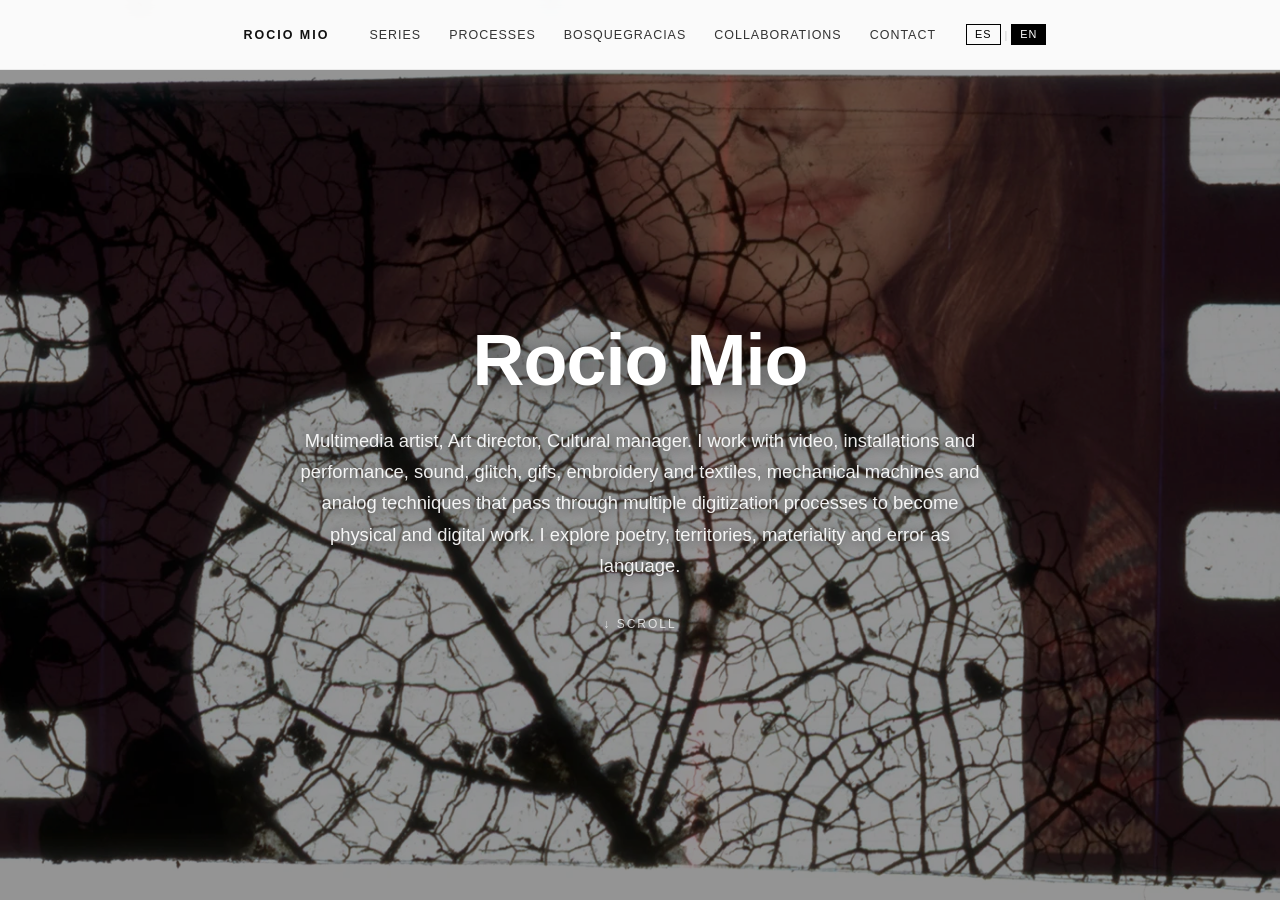
==== index.html @ 9e33bd7b "Update landing manifesto with multimedia artist statement. Co-authored-by: Cursor <cursoragent@curso" ====
<!DOCTYPE html>
<html lang="es">
<head>
    <meta charset="UTF-8">
    <meta name="viewport" content="width=device-width, initial-scale=1.0">
    <title>Rocio Mio | Artista Visual</title>
    <meta name="description" content="Portfolio de Rocio Mio - videos glitch, GIFs, pigmentos naturales y tecnicas analogicas digitalizadas.">
    <link rel="stylesheet" href="css/estilos.css">
</head>
<body class="landing-body">

    <header>
        <nav>
            <a href="#intro" class="logo-nav">Rocio Mio</a>
            <a href="#series">Series</a>
            <a href="#procesos" data-i18n="nav.procesos">Procesos</a>
            <a href="#bosquegracias">BosqueGracias</a>
            <a href="#colaboraciones" data-i18n="nav.colaboraciones">Colaboraciones</a>
            <a href="#contacto" data-i18n="nav.contacto">Contacto</a>
            <div class="landing-lang-toggle" role="group" aria-label="Idioma">
                <button type="button" data-lang-btn="es" aria-pressed="true">ES</button>
                <span class="landing-lang-sep">|</span>
                <button type="button" data-lang-btn="en" aria-pressed="false">EN</button>
            </div>
        </nav>
    </header>

    <main class="snap">

        <section id="intro" class="full">
            <h1>Rocio Mio</h1>
            <p class="manifesto" data-i18n="intro.manifesto">
                Artista Multimedia, Directora de arte, Gestora cultural. Trabajo con video, instalaciones y performance, sonido, glitch, gifs, bordados y textiles, maquinas mecanicas y tecnicas analogicas que atraviesan multiples procesos de digitalizacion para convertirse en obra fisica y digital. Exploro poesia, territorios, materialidad y el error como lenguaje.
            </p>
            <span class="scroll-hint" data-i18n="intro.scroll">↓ deslizar</span>
        </section>

        <section id="series" class="full series-carrusel-wrap">
            <button type="button" class="carrusel-btn carrusel-btn--prev" id="seriesPrev" data-i18n-aria="series.prev" aria-label="Serie anterior">←</button>

            <div class="slider-proyectos" id="seriesSlider">

                <a href="videopoetry/videopoetry_index.html" class="slide-proyecto slide-serie">
                    <img src="videopoetry/portada videopoetry.webp" alt="Videopoetry" class="img-slide">
                    <div class="info-slide">
                        <h3>Videopoetry</h3>
                        <span class="etiqueta" data-i18n="series.videopoetry">Video · poesia · codigo · glitch analogico</span>
                    </div>
                </a>

                <a href="ruedas de energia/index_ruedas.html" class="slide-proyecto slide-serie">
                    <img src="ruedas de energia/Energy wheels.webp" alt="Energy Wheels" class="img-slide">
                    <div class="info-slide">
                        <h3>Energy Wheels</h3>
                        <span class="etiqueta" data-i18n="series.energyWheels">Cianotipo · bordado · archivo familiar</span>
                    </div>
                </a>

                <a href="mixed faces/index_mixed_faces.html" class="slide-proyecto slide-serie">
                    <img src="mixed faces/Holy Mother and Lamb.webp" alt="Mixed Faces" class="img-slide">
                    <div class="info-slide">
                        <h3>Mixed Faces</h3>
                        <span class="etiqueta" data-i18n="series.mixedFaces">Diapositivas · collage · archivo encontrado</span>
                    </div>
                </a>

                <a href="still a moment/index_still_a_moment.html" class="slide-proyecto slide-serie">
                    <img src="still a moment/portada.webp" alt="Still a Moment" class="img-slide">
                    <div class="info-slide">
                        <h3>Still a Moment</h3>
                        <span class="etiqueta">Live glitch · .jpg · 1/24s</span>
                    </div>
                </a>

                <a href="typemachine/index_type.html" class="slide-proyecto slide-serie">
                    <img src="typemachine/typmachine01.webp" alt="TypeMachine" class="img-slide">
                    <div class="info-slide">
                        <h3>TypeMachine</h3>
                        <span class="etiqueta" data-i18n="series.typemachine">Maquina de escribir · scanner · IA</span>
                    </div>
                </a>

            </div>

            <button type="button" class="carrusel-btn carrusel-btn--next" id="seriesNext" data-i18n-aria="series.next" aria-label="Serie siguiente">→</button>
        </section>

        <section id="procesos" class="full seccion-procesos-home">
            <div class="procesos-home-inner">
                <h2 data-i18n="procesos.titulo">Procesos e investigacion</h2>
                <p data-i18n="procesos.texto">Bitacora visual de extraccion de tintes, exploracion de materialidades y el vinculo directo con el territorio. Filtra por carpeta para ver cada linea de investigacion.</p>

                <div class="contenedor-etiquetas contenedor-etiquetas--home">
                    <a href="procesos.html" class="etiqueta-filtro etiqueta-link" data-i18n="procesos.todos">todos</a>
                    <a href="procesos.html?filtro=ecoprints" class="etiqueta-filtro etiqueta-link">ecoprints</a>
                    <a href="procesos.html?filtro=pigmentos" class="etiqueta-filtro etiqueta-link">pigmentos</a>
                    <a href="procesos.html?filtro=post%20incendio" class="etiqueta-filtro etiqueta-link">post incendio</a>
                    <a href="procesos.html?filtro=revelados" class="etiqueta-filtro etiqueta-link">revelados</a>
                </div>

                <div class="preview-procesos-grid">
                    <a href="procesos.html?filtro=post%20incendio" class="preview-item">
                        <img src="pigmento/post incendio/cipres0625.webp" alt="Post incendio">
                        <span class="tag">post incendio</span>
                    </a>
                    <a href="procesos.html?filtro=pigmentos" class="preview-item">
                        <img src="pigmento/pigmentos/Maqui_002__Everyday_Color-bosquegracias.webp" alt="Pigmentos">
                        <span class="tag">pigmentos</span>
                    </a>
                    <a href="procesos.html?filtro=ecoprints" class="preview-item">
                        <img src="pigmento/ECOPRINTS/Ecoprint_Maqui_003-23.webp" alt="Ecoprints">
                        <span class="tag">ecoprints</span>
                    </a>
                    <a href="procesos.html?filtro=revelados" class="preview-item">
                        <img src="pigmento/revelados/Wild_Blue.webp" alt="Revelados">
                        <span class="tag">revelados</span>
                    </a>
                </div>

                <a href="procesos.html" class="btn-ver-mas" data-i18n="procesos.btn">Explorar bitacora completa →</a>
            </div>
        </section>

        <section id="bosquegracias" class="full seccion-bosque-home">
            <div class="bosque-home-inner">
                <h2>BosqueGracias</h2>
                <p data-i18n="bosque.texto">Laboratorio de investigacion artistica, residencias y restauracion en la Patagonia. Archivo visual de ediciones, procesos y colaboraciones en Epuyen.</p>

                <a href="bosquegracias.html" class="bosque-home-portada">
                    <img src="portada index bosquegracias.png" data-i18n-alt="bosque.portadaAlt" alt="BosqueGracias - residencias y laboratorio en la Patagonia">
                </a>

                <a href="bosquegracias.html" class="btn-ver-mas" data-i18n="bosque.btn">Explorar BosqueGracias →</a>
            </div>
        </section>

        <section id="colaboraciones" class="full seccion-collabs-home">
            <div class="collabs-home-inner">
                <h2 data-i18n="collabs.titulo">Colaboraciones</h2>
                <p data-i18n="collabs.texto">Reflexiones, proyectos y experiencias compartidas junto a artistas, curadores, galerias, empresas e instituciones culturales que han atravesado procesos de investigacion, produccion y residencias junto a Rocio Mio.</p>

                <div class="contenedor-etiquetas contenedor-etiquetas--home">
                    <a href="collabs/index.html?artista=ohde" class="etiqueta-filtro etiqueta-link">Clara Ohde</a>
                    <a href="collabs/index.html?artista=jade-sivori" class="etiqueta-filtro etiqueta-link">Jade Sivori</a>
                    <a href="collabs/index.html?artista=teztones" class="etiqueta-filtro etiqueta-link">Teztones</a>
                </div>

                <a href="collabs/index.html" class="collabs-home-portada">
                    <img src="collabs/ohde/collab ohde/Intersection_resized.webp" data-i18n-alt="collabs.portadaAlt" alt="Colaboraciones - relatos y obras con artistas">
                </a>

                <a href="collabs/index.html" class="btn-ver-mas" data-i18n="collabs.btn">Explorar colaboraciones →</a>
            </div>
        </section>

        <section id="contacto" class="full seccion-contacto">
            <div class="contacto-layout">
                <div class="contacto-texto">
                    <h2 data-i18n="contacto.titulo">Contacto</h2>
                    <div data-i18n-block="es">
                        <p data-i18n="contacto.textoEs">Disponible para direccion visual en vivo, instalaciones CRT, proyectos curatoriales, colaboraciones sonoras y consultas sobre la coleccion o residencias BosqueGracias.</p>
                        <p data-i18n="contacto.textoEs2">Abierta a obras comisionadas, piezas fisicas, desarrollo de proyectos web y editoriales, e invitaciones para dictar talleres en otros espacios creativos.</p>
                    </div>
                    <div data-i18n-block="en" hidden>
                        <p class="contacto-subtitulo" data-i18n="contacto.subtitulo">Open for collaborations</p>
                        <p data-i18n="contacto.textoEn">Available for live visual direction, CRT installations, curatorial projects, sound collaborations, and inquiries about the collection or BosqueGracias residencies.</p>
                        <p data-i18n="contacto.textoEn2">Open to commissioned works, physical pieces, web and editorial project development, and invitations to lead workshops in other creative spaces.</p>
                    </div>
                    <a href="mailto:bosquegracias@gmail.com" class="contacto-email">[ bosquegracias@gmail.com ]</a>
                </div>

                <div class="contacto-links">
                    <div class="contacto-grupo">
                        <h3 data-i18n="contacto.redes">Redes</h3>
                        <ul>
                            <li><a href="https://x.com/BosqueGracias" target="_blank" rel="noopener">x bosquegracias</a></li>
                            <li><a href="https://x.com/rociomiobosque" target="_blank" rel="noopener">x rociomio</a></li>
                            <li><a href="https://instagram.com/bosquegracias" target="_blank" rel="noopener">instagram</a></li>
                            <li><a href="https://www.teztree.com/bosquegracias" target="_blank" rel="noopener">teztree</a></li>
                            <li><a href="https://linktr.ee/rociomio" target="_blank" rel="noopener">linktree</a></li>
                        </ul>
                    </div>
                    <div class="contacto-grupo">
                        <h3>Onchain art</h3>
                        <ul>
                            <li><a href="https://objkt.com/@bosquegracias/created" target="_blank" rel="noopener">objkt bosquegracias</a></li>
                            <li><a href="https://objkt.com/@rociomio/created" target="_blank" rel="noopener">objkt rociomio</a></li>
                            <li><a href="https://verse.works/series/tactile-studies-of-the-synthetic-landscape-by-canek-zapata-rocio-mio" target="_blank" rel="noopener">verse rociomio</a></li>
                            <li><a href="https://drop.art/bm/7jRDpPGSXLGyDwWFIYaqTh" target="_blank" rel="noopener">drop.art rociomio</a></li>
                            <li><a href="https://drop.art/u/tz1Ukp188yBFu4NBgkELqqnUSXa9g1K4q1Xa/created" target="_blank" rel="noopener">drop.art bosquegracias</a></li>
                        </ul>
                    </div>
                </div>
            </div>
        </section>

    </main>

    <script src="js/landing-content.js"></script>
    <script src="js/site-i18n.js"></script>
    <script src="js/intro-background.js"></script>
    <script src="js/series-carousel.js"></script>
</body>
</html>
---- css/estilos.css ----
/* Rocio Mio - Portfolio */
*, *::before, *::after {
    margin: 0;
    padding: 0;
    box-sizing: border-box;
}

:root {
    --fondo: #fafafa;
    --texto: #111;
    --texto-suave: #555;
    --borde: #eaeaea;
    --header-alto: 70px;
    --transicion: 0.3s ease;
    --font-landing: 'Helvetica Neue', Arial, sans-serif;
    --font-interna: 'Courier New', Courier, monospace;
}

html {
    scroll-behavior: smooth;
}

body {
    font-family: var(--font-landing);
    background: var(--fondo);
    color: var(--texto);
    -ms-overflow-style: none;
    scrollbar-width: none;
}

/* Landing (index): misma tipografia que el menu */
body.landing-body,
body.landing-body main.snap {
    font-family: var(--font-landing);
}

/* Titulos de series (recuadro blanco) - sin mayusculas forzadas */
.info-slide h3 {
    font-family: var(--font-landing);
    font-size: 1.5rem;
    font-weight: 600;
    letter-spacing: normal;
    text-transform: none;
    color: #111;
    line-height: 1.2;
}

/* Subtexto de series - etiqueta original */
.info-slide .etiqueta {
    display: block;
    font-family: var(--font-landing);
    font-size: 0.85rem;
    font-weight: 400;
    color: #666;
    text-transform: uppercase;
    letter-spacing: 1px;
}

/* Titulos de secciones del front - mayusculas y +2pt */
body.landing-body .procesos-home-inner h2,
body.landing-body .bosque-home-inner h2,
body.landing-body .collabs-home-inner h2,
body.landing-body .contacto-texto h2,
body.landing-body .seccion-preview h2 {
    font-family: var(--font-landing);
    font-size: calc(1.5rem + 2pt);
    font-weight: 600;
    letter-spacing: 0.5px;
    text-transform: uppercase;
    color: #111;
    line-height: 1.2;
}

body.landing-body #intro h1 {
    font-family: var(--font-landing);
}

body.landing-body .landing-lang-toggle button {
    font-family: var(--font-landing);
}
body.landing-body .etiqueta-filtro,
body.landing-body .contacto-links a,
body.landing-body .contacto-email,
body.landing-body .scroll-hint {
    font-family: var(--font-landing);
}

/* Paginas internas: tipografia Energy Wheels */
body.procesos-body,
body.bosque-portal-body {
    font-family: var(--font-interna);
    color: #000;
}

body.procesos-body header nav {
    font-family: var(--font-interna);
}

::-webkit-scrollbar { display: none; }

/* --- Header --- */
header {
    position: fixed;
    top: 0;
    width: 100%;
    height: var(--header-alto);
    background: rgba(255, 255, 255, 0.95);
    backdrop-filter: blur(8px);
    border-bottom: 1px solid var(--borde);
    display: flex;
    justify-content: center;
    align-items: center;
    z-index: 1000;
}

nav {
    display: flex;
    flex-wrap: wrap;
    justify-content: center;
    gap: 4px 8px;
    padding: 0 16px;
}

nav a {
    text-decoration: none;
    color: #333;
    font-weight: 500;
    font-size: 0.78rem;
    text-transform: uppercase;
    letter-spacing: 1px;
    padding: 6px 10px;
    transition: color var(--transicion);
}

nav a:hover,
nav a.activo {
    color: #888;
}

.logo-nav {
    font-weight: 600;
    letter-spacing: 2px;
    margin-right: 12px;
    color: var(--texto) !important;
}

.landing-lang-toggle {
    display: flex;
    align-items: center;
    gap: 4px;
    margin-left: 12px;
}

.landing-lang-toggle button {
    background: none;
    border: 1px solid #000;
    padding: 4px 8px;
    cursor: pointer;
    font-family: inherit;
    font-size: 0.68rem;
    letter-spacing: 1px;
    text-transform: uppercase;
    color: #000;
    transition: all 0.3s ease;
    line-height: 1;
}

.landing-lang-toggle button.activa {
    background: #000;
    color: #fff;
}

.landing-lang-sep {
    color: #ccc;
    font-size: 0.68rem;
    user-select: none;
}

/* --- Scroll snap (index) --- */
main.snap {
    height: 100vh;
    overflow-y: scroll;
    scroll-snap-type: y mandatory;
}

section.full {
    min-height: 100vh;
    width: 100%;
    scroll-snap-align: start;
    scroll-snap-stop: always;
}

/* --- Intro --- */
#intro {
    position: relative;
    display: flex;
    flex-direction: column;
    justify-content: center;
    align-items: center;
    text-align: center;
    padding: calc(var(--header-alto) + 40px) 8% 60px;
    background: var(--fondo) center / cover no-repeat;
    overflow: hidden;
}

#intro::before {
    content: '';
    position: absolute;
    inset: 0;
    background: rgba(0, 0, 0, 0.42);
    z-index: 0;
    transition: opacity 0.6s ease;
}

#intro.intro-con-imagen::before {
    opacity: 1;
}

#intro > * {
    position: relative;
    z-index: 1;
}

#intro h1 {
    font-size: clamp(2.5rem, 6vw, 4.5rem);
    letter-spacing: -1px;
    margin-bottom: 24px;
    color: #fff;
    text-shadow: 0 2px 24px rgba(0, 0, 0, 0.5);
}

#intro .manifesto {
    max-width: 680px;
    font-size: 1.15rem;
    line-height: 1.7;
    color: rgba(255, 255, 255, 0.92);
    margin-bottom: 36px;
    text-shadow: 0 1px 12px rgba(0, 0, 0, 0.45);
}

#intro .scroll-hint {
    color: rgba(255, 255, 255, 0.75);
}

.scroll-hint {
    font-size: 0.75rem;
    text-transform: uppercase;
    letter-spacing: 2px;
    color: #aaa;
    animation: pulse 2s infinite;
}

@keyframes pulse {
    0%, 100% { opacity: 0.4; }
    50% { opacity: 1; }
}

/* --- Slider series / proyectos --- */
#series,
#proyectos {
    position: relative;
    background: #f5f5f5;
}

.series-carrusel-wrap {
    position: relative;
}

.carrusel-btn {
    position: absolute;
    top: 50%;
    transform: translateY(-50%);
    z-index: 20;
    width: 52px;
    height: 52px;
    border: 1px solid #111;
    background: rgba(255, 255, 255, 0.94);
    color: #111;
    cursor: pointer;
    font-size: 1.4rem;
    line-height: 1;
    display: flex;
    align-items: center;
    justify-content: center;
    transition: background 0.2s ease, color 0.2s ease, opacity 0.2s ease;
    backdrop-filter: blur(4px);
}

.carrusel-btn--prev { left: 20px; }
.carrusel-btn--next { right: 20px; }

.carrusel-btn:hover:not(:disabled) {
    background: #111;
    color: #fff;
}

.carrusel-btn:disabled {
    opacity: 0.2;
    cursor: default;
}

.slide-serie {
    text-decoration: none;
    color: inherit;
    cursor: pointer;
}

.slide-serie:hover .img-slide {
    transform: scale(1.02);
    transition: transform 0.4s ease;
}

.slider-proyectos {
    display: flex;
    width: 100%;
    height: 100vh;
    overflow-x: scroll;
    overflow-y: hidden;
    scroll-snap-type: x mandatory;
    scroll-behavior: smooth;
}

.slide-proyecto {
    flex: 0 0 50vw;
    height: 100vh;
    scroll-snap-align: start;
    position: relative;
    display: flex;
    justify-content: center;
    align-items: center;
    overflow: hidden;
}

.slide-proyecto video,
.slide-proyecto .img-slide {
    width: 100%;
    height: 100%;
    object-fit: cover;
    display: block;
}

.info-slide {
    position: absolute;
    bottom: 8%;
    left: 5%;
    background: rgba(255, 255, 255, 0.95);
    padding: 15px 25px;
    border: 1px solid #eee;
    max-width: 90%;
}

.info-slide h3 {
    margin-bottom: 5px;
}

.info-slide p {
    font-size: 0.9rem;
    color: #777;
    margin-top: 8px;
    line-height: 1.4;
}

/* --- Secciones preview --- */
.seccion-preview {
    display: flex;
    flex-direction: column;
    justify-content: center;
    align-items: center;
    padding: calc(var(--header-alto) + 40px) 8% 60px;
    text-align: center;
}

.seccion-preview h2 {
    margin-bottom: 16px;
}

.seccion-preview > p {
    font-size: 1.1rem;
    color: var(--texto-suave);
    max-width: 600px;
    line-height: 1.6;
    margin-bottom: 32px;
}

.btn-ver-mas {
    display: inline-block;
    padding: 12px 28px;
    border: 1px solid #111;
    color: #111;
    text-decoration: none;
    text-transform: uppercase;
    font-size: 0.8rem;
    letter-spacing: 1.5px;
    transition: all var(--transicion);
}

.btn-ver-mas:hover {
    background: #111;
    color: #fff;
}

/* --- Grid series (portadas) --- */
.grid-series {
    display: grid;
    grid-template-columns: repeat(3, 1fr);
    gap: 20px;
    width: 100%;
    max-width: 1100px;
    margin-top: 8px;
}

.tarjeta-serie {
    position: relative;
    aspect-ratio: 4/5;
    overflow: hidden;
    text-decoration: none;
    color: inherit;
}

.tarjeta-serie img,
.tarjeta-serie video {
    width: 100%;
    height: 100%;
    object-fit: cover;
    transition: transform 0.5s ease;
}

.tarjeta-serie:hover img,
.tarjeta-serie:hover video {
    transform: scale(1.04);
}

.tarjeta-serie .overlay {
    position: absolute;
    inset: 0;
    background: linear-gradient(to top, rgba(0,0,0,0.75) 0%, transparent 60%);
    display: flex;
    flex-direction: column;
    justify-content: flex-end;
    padding: 20px;
    color: #fff;
}

.tarjeta-serie h3 {
    font-size: 1.3rem;
    margin-bottom: 4px;
}

.tarjeta-serie span {
    font-size: 0.8rem;
    text-transform: uppercase;
    letter-spacing: 1px;
    opacity: 0.8;
}

/* --- Preview procesos en index madre --- */
.seccion-procesos-home {
    background: #f5f5f5;
    padding: calc(var(--header-alto) + 32px) 10px 56px;
    justify-content: flex-start;
}

.procesos-home-inner {
    width: 100%;
    max-width: 100%;
    text-align: center;
}

.procesos-home-inner h2,
.bosque-home-inner h2,
.collabs-home-inner h2 {
    margin-bottom: 8px;
}

.procesos-home-inner > p,
.bosque-home-inner > p,
.collabs-home-inner > p {
    font-family: var(--font-landing);
    font-size: 0.95rem;
    font-weight: 400;
    color: #666;
    text-transform: none;
    letter-spacing: normal;
    max-width: 720px;
    margin: 0 auto 24px;
    line-height: 1.5;
}

.contenedor-etiquetas--home {
    justify-content: center;
    margin-bottom: 28px;
}

.seccion-procesos-home .btn-ver-mas,
.seccion-procesos-home .etiqueta-filtro {
    font-family: inherit;
}

.etiqueta-link {
    text-decoration: none;
    display: inline-block;
}

.preview-procesos-grid {
    display: grid;
    grid-template-columns: repeat(4, 1fr);
    gap: 12px;
    width: 100%;
    margin-bottom: 32px;
}

.preview-procesos-grid .preview-item {
    position: relative;
    overflow: hidden;
    text-decoration: none;
    color: inherit;
    display: block;
}

.preview-procesos-grid .preview-item img {
    width: 100%;
    height: auto;
    display: block;
    object-fit: contain;
    transition: transform 0.35s ease;
}

.preview-procesos-grid .preview-item:hover img {
    transform: scale(1.02);
}

.preview-procesos-grid .preview-item .tag {
    position: absolute;
    bottom: 10px;
    left: 10px;
    background: rgba(255, 255, 255, 0.92);
    padding: 4px 10px;
    font-size: 0.72rem;
    text-transform: lowercase;
}

/* legacy horizontal preview */
.preview-procesos {
    display: flex;
    width: 100%;
    max-width: 1100px;
    height: 280px;
    overflow-x: auto;
    scroll-behavior: smooth;
    gap: 0;
}

.preview-item {
    flex: 0 0 220px;
    height: 100%;
    position: relative;
    overflow: hidden;
}

.preview-procesos .preview-item img {
    width: 100%;
    height: 100%;
    object-fit: cover;
}

.preview-procesos .preview-item .tag {
    position: absolute;
    bottom: 12px;
    left: 12px;
    background: rgba(255,255,255,0.9);
    padding: 4px 10px;
    font-size: 0.75rem;
    text-transform: lowercase;
}

/* --- Preview BosqueGracias en index madre --- */
.seccion-bosque-home {
    background: #f0f0f0;
    padding: calc(var(--header-alto) + 32px) 10px 56px;
    justify-content: flex-start;
}

.bosque-home-inner {
    width: 100%;
    max-width: 100%;
    text-align: center;
}


.bosque-home-portada {
    display: block;
    width: 100%;
    max-width: 1100px;
    margin: 0 auto 32px;
    overflow: hidden;
    text-decoration: none;
    color: inherit;
}

.bosque-home-portada img {
    width: 100%;
    height: auto;
    display: block;
    object-fit: contain;
    transition: transform 0.35s ease;
}

.bosque-home-portada:hover img {
    transform: scale(1.01);
}

/* --- BosqueGracias portal (galeria izq + texto der, scrolls independientes) --- */
.bosque-portal-body {
    overflow: hidden;
    height: 100vh;
    background: #ffffff;
}

.bosque-portal-layout {
    display: flex;
    width: 100vw;
    height: 100vh;
}

.bosque-columna-texto {
    width: 32vw;
    min-width: 280px;
    max-width: 480px;
    height: 100vh;
    flex-shrink: 0;
    overflow: hidden;
    border-left: 1px solid #000;
    background: #ffffff;
    padding: 28px 3vw 0;
    display: flex;
    flex-direction: column;
    gap: 0;
}

.bosque-texto-top {
    display: flex;
    align-items: center;
    justify-content: space-between;
    gap: 12px;
    flex-shrink: 0;
    margin-bottom: 12px;
}

.bosque-texto-cabecera {
    flex-shrink: 0;
    padding-bottom: 10px;
    border-bottom: 1px solid #000;
}

.bosque-texto-cabecera .bosque-etiqueta-seccion {
    font-size: 0.65rem;
    letter-spacing: 1.5px;
    margin-bottom: 6px;
}

.bosque-texto-cabecera .bosque-titulo-principal {
    font-size: clamp(0.95rem, 1.15vw, 1.2rem);
    line-height: 1.6;
    letter-spacing: 0;
    margin-bottom: 10px;
    text-transform: none;
    font-weight: bold;
}

.bosque-texto-cabecera .bosque-filtros {
    gap: 6px;
}

.bosque-texto-cabecera .etiqueta-filtro {
    font-size: clamp(0.85rem, 1vw, 0.95rem);
}

.bosque-texto-contenido {
    flex: 1;
    min-height: 0;
    overflow-x: hidden;
    overflow-y: auto;
    overscroll-behavior: contain;
    padding: 14px 0 32px;
    -webkit-overflow-scrolling: touch;
}

.btn-volver-portal {
    color: #000;
    text-decoration: none;
    font-size: 0.9rem;
    letter-spacing: 2px;
    transition: opacity 0.3s;
}

.btn-volver-portal:hover { opacity: 0.5; }

.bosque-etiqueta-seccion {
    font-size: 0.75rem;
    text-transform: uppercase;
    letter-spacing: 2px;
    color: #555;
    margin-bottom: 16px;
}

.bosque-titulo-principal {
    font-size: clamp(1.2rem, 2vw, 2rem);
    line-height: 1.25;
    text-transform: uppercase;
    letter-spacing: 2px;
    margin-bottom: 24px;
    font-weight: normal;
}

.bosque-parrafo {
    font-size: clamp(0.8rem, 1vw, 1.05rem);
    line-height: 1.6;
    color: #222;
    margin-bottom: 20px;
}

.bosque-seccion-titulo {
    font-size: clamp(0.85rem, 1.1vw, 1.1rem);
    text-transform: uppercase;
    letter-spacing: 1px;
    margin: 28px 0 14px;
    font-weight: normal;
}

.bosque-modulos {
    list-style: none;
    margin-bottom: 8px;
}

.bosque-modulos li {
    font-size: clamp(0.78rem, 0.95vw, 0.95rem);
    line-height: 1.6;
    color: #222;
    padding: 10px 0;
    border-bottom: 1px dashed #ccc;
}

.bosque-modulos strong {
    display: block;
    color: #000;
    margin-bottom: 4px;
}

.bosque-filtros {
    flex-shrink: 0;
    margin-top: 0;
    padding-top: 0;
    border-top: none;
}

.bosque-columna-galeria {
    flex: 1;
    width: 68vw;
    height: 100vh;
    overflow-y: auto;
    overflow-x: hidden;
    overscroll-behavior: contain;
    background: #f5f5f5;
    -webkit-overflow-scrolling: touch;
}

.bosque-galeria-scroll {
    width: 100%;
    padding-bottom: 60px;
}

.bosque-grid-todas.bosque-grid-dos,
.bosque-grid-todas.procesos-masonry-grid {
    max-width: none;
}

.bosque-galeria-scroll .item-imagen {
    position: relative;
    width: 100%;
    overflow: hidden;
    line-height: 0;
}

.bosque-galeria-scroll .item-imagen img,
.bosque-galeria-scroll .item-imagen video {
    width: 100%;
    height: auto;
    display: block;
}

.bosque-galeria-scroll .item-imagen .info-hover {
    line-height: 1.4;
    padding: 14px;
}

.bosque-galeria-scroll .item-imagen .info-hover h3 {
    font-size: 0.82rem;
    font-weight: 500;
    margin: 0;
    letter-spacing: 0.2px;
    text-transform: none;
    line-height: 1.35;
}

.bosque-galeria-scroll .item-imagen:hover .info-hover {
    opacity: 1;
}

.bosque-galeria-scroll .item-imagen video {
    background: #111;
}

.bosque-lang-toggle {
    display: flex;
    align-items: center;
    gap: 6px;
    font-size: clamp(0.95rem, 1.15vw, 1.2rem);
}

.bosque-lang-toggle button {
    background: none;
    border: 1px solid #000;
    padding: 4px 10px;
    cursor: pointer;
    font-family: inherit;
    font-size: inherit;
    color: #000;
    text-transform: uppercase;
    letter-spacing: 1px;
    transition: all 0.3s ease;
}

.bosque-lang-toggle button.activa {
    background: #000;
    color: #fff;
}

.bosque-lang-sep {
    color: #ccc;
}

#bosque-source,
#ohde-source-collab,
#ohde-source-proceso {
    display: none;
}

.bosque-ohde-zona {
    padding: 0 16px 8px;
}

.bosque-zona-titulo {
    font-family: 'Courier New', Courier, monospace;
    font-size: 0.85rem;
    text-transform: uppercase;
    letter-spacing: 2px;
    font-weight: normal;
    padding: 28px 0 14px;
    margin: 0;
    border-top: 1px solid #000;
}

.bosque-ohde-zona:first-child .bosque-zona-titulo {
    border-top: none;
    padding-top: 8px;
}

.bosque-ohde-collab {
    padding-left: 0;
    padding-right: 0;
}

.bosque-ohde-collab .bosque-zona-titulo {
    padding-left: 16px;
    padding-right: 16px;
}

.bosque-ohde-collab .bosque-collab-stack {
    display: flex;
    flex-direction: column;
    width: 100%;
}

.bosque-collab-slide {
    min-height: min(88vh, 900px);
    width: 100%;
    display: grid;
    grid-template-rows: minmax(0, 1fr) auto auto;
    align-items: center;
    justify-items: center;
    padding: 16px 20px 32px;
    box-sizing: border-box;
    scroll-snap-align: start;
    border-bottom: 1px solid #ddd;
}

.bosque-ohde-collab .bosque-collab-slide:last-child {
    border-bottom: none;
}

.bosque-collab-slide img {
    max-width: 100%;
    max-height: 100%;
    width: auto;
    height: auto;
    object-fit: contain;
    display: block;
}

.bosque-collab-caption {
    font-family: 'Courier New', Courier, monospace;
    font-size: 0.72rem;
    letter-spacing: 1.5px;
    text-transform: uppercase;
    color: #555;
    margin-top: 12px;
    text-align: center;
}

.bosque-collab-indice {
    font-family: 'Courier New', Courier, monospace;
    font-size: 0.65rem;
    letter-spacing: 2px;
    color: #999;
    margin-top: 8px;
    text-align: center;
}

.bosque-ohde-zona .bosque-grid-dos {
    max-width: 920px;
    margin: 0 auto;
}

.bosque-ohde-zona .bosque-grid-dos .masonry-col {
    flex: 1;
}

@media (max-width: 700px) {
    .bosque-ohde-zona .bosque-grid-dos {
        flex-direction: column;
    }
    .bosque-ohde-zona .bosque-grid-dos .masonry-col {
        width: 100%;
    }
}

.bosque-ohde-intro {
    max-width: 900px;
    margin: 0 auto;
    padding: 28px 16px 8px;
    font-family: 'Courier New', Courier, monospace;
}

.bosque-ohde-contexto {
    font-size: 0.75rem;
    text-transform: uppercase;
    letter-spacing: 2px;
    color: #555;
    margin-bottom: 10px;
}

.bosque-ohde-nombre {
    font-size: clamp(1.2rem, 2vw, 1.8rem);
    text-transform: uppercase;
    letter-spacing: 2px;
    margin-bottom: 6px;
    font-weight: normal;
}

.bosque-ohde-rol {
    font-size: clamp(0.8rem, 1vw, 0.95rem);
    color: #555;
    margin-bottom: 18px;
}

.bosque-ohde-cita {
    font-size: clamp(0.8rem, 1vw, 1rem);
    line-height: 1.55;
    font-style: italic;
    color: #222;
    margin: 0 0 20px;
    padding-left: 16px;
    border-left: 2px solid #000;
}

.bosque-ohde-texto {
    font-size: clamp(0.8rem, 1vw, 1.05rem);
    line-height: 1.6;
    color: #222;
    white-space: pre-line;
    margin-bottom: 20px;
}

.bosque-ohde-link,
.etiqueta-filtro,
.etiqueta-link {
    display: inline-block;
    background: none;
    border: 1px solid #000;
    border-radius: 0;
    padding: 8px 16px;
    cursor: pointer;
    font-size: 0.85rem;
    letter-spacing: 1px;
    text-transform: uppercase;
    color: #000;
    text-decoration: none;
    transition: all 0.3s ease;
    font-family: inherit;
}

.bosque-ohde-link:hover,
.etiqueta-filtro:hover,
.etiqueta-link:hover {
    background: #000;
    color: #fff;
    border-color: #000;
}

.etiqueta-filtro.activa {
    background: #000;
    color: #fff;
    border-color: #000;
}

@media (max-width: 900px) {
    .bosque-portal-body { overflow: auto; height: auto; }
    .bosque-portal-layout { flex-direction: column; height: auto; min-height: 100vh; }
    .bosque-columna-texto {
        width: 100%;
        max-width: none;
        height: auto;
        min-height: auto;
        overflow: visible;
        padding-bottom: 24px;
        border-left: none;
        border-top: 1px solid var(--borde);
        order: 2;
    }
    .bosque-texto-contenido {
        overflow: visible;
        min-height: auto;
    }
    .bosque-columna-galeria {
        width: 100%;
        height: auto;
        min-height: 60vh;
        order: 1;
    }
    .bosque-filtros { margin-top: 0; }
}

/* --- Contacto --- */
/* --- Preview colaboraciones en index --- */
.seccion-collabs-home {
    background: #f4f4f4;
    padding: calc(var(--header-alto) + 32px) 10px 56px;
    justify-content: flex-start;
}

.collabs-home-inner {
    width: 100%;
    max-width: 100%;
    text-align: center;
}


.collabs-home-portada {
    display: block;
    width: min(920px, 92vw);
    margin: 0 auto 28px;
    overflow: hidden;
}

.collabs-home-portada img {
    display: block;
    width: 100%;
    height: auto;
    max-height: 52vh;
    object-fit: cover;
    object-position: center;
}

.seccion-collabs-home .btn-ver-mas,
.seccion-collabs-home .etiqueta-filtro {
    font-family: inherit;
}

.seccion-contacto {
    display: flex;
    align-items: center;
    justify-content: center;
    padding: calc(var(--header-alto) + 48px) 8% 60px;
    background: #ececec;
}

.contacto-layout {
    display: grid;
    grid-template-columns: 1fr 1fr;
    gap: 48px 64px;
    width: 100%;
    max-width: 1100px;
    text-align: left;
    align-items: start;
}

.contacto-texto h2 {
    margin-bottom: 24px;
}

.contacto-texto p {
    font-size: 1.05rem;
    line-height: 1.65;
    color: var(--texto-suave);
    text-transform: none;
    letter-spacing: normal;
    margin-bottom: 16px;
}

.contacto-subtitulo {
    margin-top: 28px;
    font-size: 0.85rem !important;
    text-transform: uppercase;
    letter-spacing: 1.5px;
    color: var(--texto) !important;
}

.contacto-email {
    display: inline-block;
    margin-top: 12px;
    font-size: 0.9rem;
    letter-spacing: 0.5px;
    color: var(--texto);
    text-decoration: none;
    border: 1px solid #000;
    padding: 8px 16px;
    text-transform: lowercase;
    transition: all 0.3s ease;
}

.contacto-email:hover {
    background: #000;
    color: #fff;
}

.contacto-grupo + .contacto-grupo {
    margin-top: 32px;
}

.contacto-grupo h3 {
    font-size: 0.85rem;
    text-transform: uppercase;
    letter-spacing: 1.5px;
    font-weight: 600;
    margin-bottom: 14px;
}

.contacto-grupo ul {
    list-style: none;
    display: flex;
    flex-direction: column;
    gap: 8px;
}

.contacto-grupo a {
    display: inline-block;
    font-size: 0.85rem;
    letter-spacing: 1px;
    text-transform: lowercase;
    color: #000;
    text-decoration: none;
    border: 1px solid #000;
    padding: 8px 16px;
    transition: all 0.3s ease;
}

.contacto-grupo a:hover {
    background: #000;
    color: #fff;
}

@media (max-width: 800px) {
    .contacto-layout {
        grid-template-columns: 1fr;
        gap: 40px;
    }
}

/* --- Paginas internas --- */
.pagina-interna {
    padding-top: calc(var(--header-alto) + 20px);
    min-height: 100vh;
}

.cabecera-interna {
    padding: 40px 5% 40px;
    max-width: 1200px;
    margin: 0 auto;
}

.cabecera-interna h1 {
    font-size: clamp(2.2rem, 5vw, 3.5rem);
    margin-bottom: 20px;
    letter-spacing: -1px;
}

.cabecera-interna p {
    font-size: 1.15rem;
    color: var(--texto-suave);
    line-height: 1.6;
    max-width: 800px;
    margin-bottom: 30px;
}

/* --- Filtros --- */
.contenedor-etiquetas,
.zona-filtros {
    display: flex;
    gap: 10px;
    flex-wrap: wrap;
    margin-bottom: 20px;
}

.zona-filtros {
    gap: 30px;
    padding: 20px 5%;
    overflow-x: auto;
    white-space: nowrap;
    border-bottom: 1px solid #ddd;
    margin-bottom: 40px;
}

.btn-serie {
    background: none;
    border: none;
    border-radius: 0;
    padding: 8px 16px;
    cursor: pointer;
    font-size: 1.4rem;
    padding-bottom: 5px;
    border-bottom: 2px solid transparent;
    font-family: inherit;
    color: #555;
    transition: all 0.2s ease;
}

.btn-serie:hover {
    border-bottom-color: #888;
    color: #111;
}

.btn-serie.activo {
    background: none;
    color: #111;
    border-bottom: 2px solid #111;
}

/* --- Procesos: masonry vertical --- */
main.procesos-layout {
    padding-top: var(--header-alto);
    min-height: 100vh;
}

main.pagina-interna.procesos-layout {
    padding-top: var(--header-alto);
}

/*
 * Procesos header: title + filters stick; description sits between them
 * and scrolls away naturally (no JS collapse = no jump/flicker).
 */
.procesos-layout .cabecera-interna {
    position: relative;
    z-index: 900;
    padding: 0 5%;
    max-width: none;
    width: 100%;
    margin: 0;
    box-sizing: border-box;
    background: transparent;
    border-bottom: none;
}

.procesos-layout .cabecera-interna h1 {
    position: sticky;
    top: var(--header-alto);
    z-index: 902;
    font-size: clamp(1.5rem, 2.5vw, 3rem);
    text-transform: uppercase;
    letter-spacing: 2px;
    font-weight: normal;
    margin: 0;
    width: 100%;
    padding: 24px 0 14px;
    background: rgba(250, 250, 250, 0.97);
    backdrop-filter: blur(10px);
}

.procesos-layout .procesos-descripcion {
    position: relative;
    z-index: 1;
    padding-bottom: 4px;
}

.procesos-layout .cabecera-interna .contenedor-etiquetas {
    position: sticky;
    top: var(--procesos-filtros-top, calc(var(--header-alto) + 4.75rem));
    z-index: 901;
    margin: 0;
    padding: 10px 0 16px;
    background: rgba(250, 250, 250, 0.97);
    backdrop-filter: blur(10px);
    border-bottom: 1px solid var(--borde);
}

.procesos-layout .cabecera-interna p {
    margin-bottom: 14px;
    font-size: clamp(0.8rem, 1vw, 1.1rem);
    line-height: 1.6;
    max-width: none;
    width: 100%;
}

.procesos-layout .procesos-descripcion p:last-child {
    margin-bottom: 20px;
}

.procesos-layout .etiqueta-filtro {
    font-family: inherit;
}

.procesos-layout .procesos-vacio {
    font-family: inherit;
}

.procesos-layout .info-hover h3 {
    font-family: inherit;
    font-size: clamp(1rem, 1.5vw, 1.4rem);
    letter-spacing: 1px;
    text-transform: uppercase;
}

.procesos-layout .info-hover span {
    font-family: inherit;
    font-size: clamp(0.75rem, 0.9vw, 0.9rem);
    letter-spacing: 1px;
}

.procesos-galeria {
    width: 100%;
    padding-bottom: 60px;
}

.procesos-masonry-grid {
    display: flex;
    flex-direction: row;
    justify-content: center;
    align-items: flex-start;
    gap: 12px;
    width: 100%;
    padding: 12px 10px 48px;
    box-sizing: border-box;
}

.masonry-col {
    display: flex;
    flex-direction: column;
    gap: 12px;
    flex: 1;
    min-width: 0;
}

.procesos-galeria .item-imagen {
    position: relative;
    cursor: crosshair;
    width: 100%;
}

.procesos-galeria .item-imagen img {
    width: 100%;
    height: auto;
    display: block;
}

.procesos-vacio {
    padding: 40px 5%;
    color: var(--texto-suave);
    font-size: 1rem;
    text-align: center;
}

#procesos-source {
    display: none;
}

.info-hover {
    position: absolute;
    inset: 0;
    background: rgba(0, 0, 0, 0.7);
    color: #fff;
    display: flex;
    flex-direction: column;
    justify-content: center;
    align-items: center;
    opacity: 0;
    transition: opacity 0.3s ease;
    text-align: center;
    padding: 20px;
}

.item-imagen:hover .info-hover { opacity: 1; }

.info-hover h3 {
    font-size: 1.8rem;
    margin-bottom: 10px;
}

.info-hover span {
    font-size: 1rem;
    color: #ddd;
    letter-spacing: 1px;
}

.placeholder-pigmento {
    width: 100%;
    height: 100%;
    display: flex;
    align-items: center;
    justify-content: center;
    font-size: 0.85rem;
    text-transform: uppercase;
    letter-spacing: 2px;
    color: rgba(255,255,255,0.7);
}

/* --- Masonry audiovisual --- */
.contenedor-audiovisual {
    max-width: 1400px;
    margin: 0 auto;
    width: 100%;
}

.grilla-masonry {
    column-count: 3;
    column-gap: 20px;
    padding: 0 5% 60px;
}

.item-masonry {
    break-inside: avoid;
    margin-bottom: 20px;
    position: relative;
    cursor: pointer;
    transition: transform 0.3s ease;
    overflow: hidden;
}

.item-masonry img,
.item-masonry video {
    width: 100%;
    display: block;
    height: auto;
    background: #eee;
}

.item-masonry:hover { transform: scale(0.98); }

.item-masonry .caption {
    position: absolute;
    bottom: 0;
    left: 0;
    right: 0;
    padding: 16px;
    background: linear-gradient(to top, rgba(0,0,0,0.7), transparent);
    color: #fff;
    font-size: 0.85rem;
    opacity: 0;
    transition: opacity 0.3s;
}

.item-masonry:hover .caption { opacity: 1; }

.oculto { display: none !important; }

/* --- Responsive --- */
@media (max-width: 768px) {
    nav a { font-size: 0.65rem; padding: 4px 6px; }
    .logo-nav { display: none; }

    .carrusel-btn {
        width: 44px;
        height: 44px;
        font-size: 1.2rem;
    }

    .carrusel-btn--prev { left: 10px; }
    .carrusel-btn--next { right: 10px; }

    .slide-proyecto { flex: 0 0 100vw; }

    .grid-series {
        grid-template-columns: 1fr;
        max-width: 360px;
    }

    .item-imagen { flex: 0 0 100vw; }

    .preview-procesos-grid {
        grid-template-columns: 1fr;
    }

    .procesos-masonry-grid {
        gap: 8px;
        padding: 10px 6px 40px;
    }

    .procesos-galeria .item-imagen img {
        max-width: 100%;
    }

    .grilla-masonry { column-count: 1; }

    .btn-serie { font-size: 1.1rem; }
}

@media (max-width: 1024px) {
    .grilla-masonry { column-count: 2; }
    .grid-series { grid-template-columns: repeat(2, 1fr); }
}
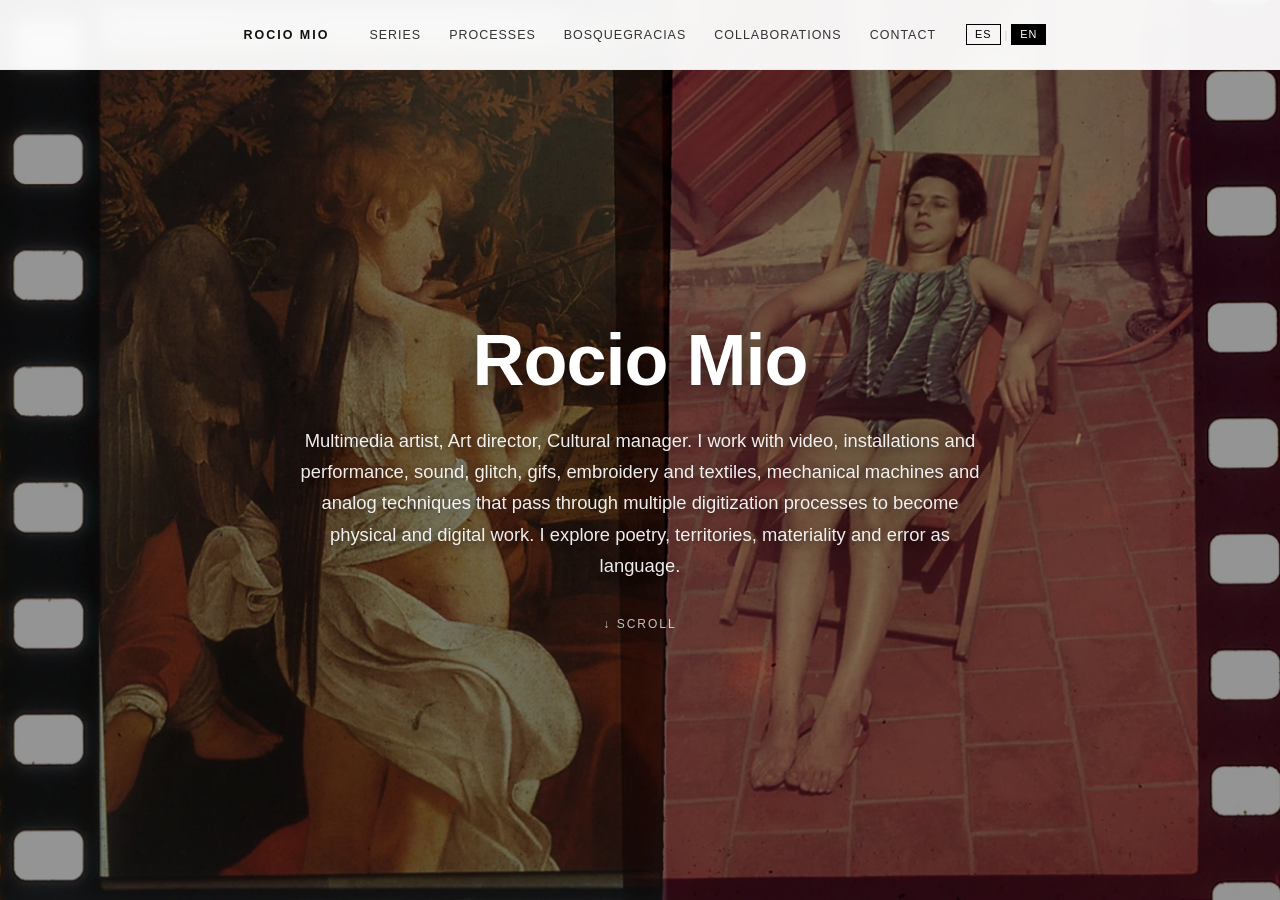
==== commit 4cfb2d88: "fix: point VOLVER AL ORIGEN links to landing #index. Co-authored-by: Cursor <cursoragent@cursor.com>" ====
--- a/index.html
+++ b/index.html
@@ -11,7 +11,7 @@
 
     <header>
         <nav>
-            <a href="#intro" class="logo-nav">Rocio Mio</a>
+            <a href="#index" class="logo-nav">Rocio Mio</a>
             <a href="#series">Series</a>
             <a href="#procesos" data-i18n="nav.procesos">Procesos</a>
             <a href="#bosquegracias">BosqueGracias</a>
@@ -27,7 +27,7 @@
 
     <main class="snap">
 
-        <section id="intro" class="full">
+        <section id="index" class="full">
             <h1>Rocio Mio</h1>
             <p class="manifesto" data-i18n="intro.manifesto">
                 Artista Multimedia, Directora de arte, Gestora cultural. Trabajo con video, instalaciones y performance, sonido, glitch, gifs, bordados y textiles, maquinas mecanicas y tecnicas analogicas que atraviesan multiples procesos de digitalizacion para convertirse en obra fisica y digital. Exploro poesia, territorios, materialidad y el error como lenguaje.
@@ -77,6 +77,14 @@
                     <div class="info-slide">
                         <h3>TypeMachine</h3>
                         <span class="etiqueta" data-i18n="series.typemachine">Maquina de escribir · scanner · IA</span>
+                    </div>
+                </a>
+
+                <a href="maquinas sensibles/index.html" class="slide-proyecto slide-serie">
+                    <img src="maquinas sensibles/memorias/portada.webp" alt="Maquinas sensibles" class="img-slide">
+                    <div class="info-slide">
+                        <h3>Maquinas sensibles</h3>
+                        <span class="etiqueta" data-i18n="series.maquinasSensibles">Memorias · maquinas · archivo</span>
                     </div>
                 </a>
 
@@ -134,23 +142,44 @@
             </div>
         </section>
 
-        <section id="colaboraciones" class="full seccion-collabs-home">
-            <div class="collabs-home-inner">
-                <h2 data-i18n="collabs.titulo">Colaboraciones</h2>
-                <p data-i18n="collabs.texto">Reflexiones, proyectos y experiencias compartidas junto a artistas, curadores, galerias, empresas e instituciones culturales que han atravesado procesos de investigacion, produccion y residencias junto a Rocio Mio.</p>
-
-                <div class="contenedor-etiquetas contenedor-etiquetas--home">
-                    <a href="collabs/index.html?artista=ohde" class="etiqueta-filtro etiqueta-link">Clara Ohde</a>
-                    <a href="collabs/index.html?artista=jade-sivori" class="etiqueta-filtro etiqueta-link">Jade Sivori</a>
-                    <a href="collabs/index.html?artista=teztones" class="etiqueta-filtro etiqueta-link">Teztones</a>
-                </div>
-
-                <a href="collabs/index.html" class="collabs-home-portada">
-                    <img src="collabs/ohde/collab ohde/Intersection_resized.webp" data-i18n-alt="collabs.portadaAlt" alt="Colaboraciones - relatos y obras con artistas">
-                </a>
-
-                <a href="collabs/index.html" class="btn-ver-mas" data-i18n="collabs.btn">Explorar colaboraciones →</a>
-            </div>
+        <section id="colaboraciones" class="full series-carrusel-wrap collabs-carrusel-wrap">
+            <button type="button" class="carrusel-btn carrusel-btn--prev" id="collabsHomePrev" data-i18n-aria="collabs.prev" aria-label="Colaboracion anterior">←</button>
+
+            <div class="slider-proyectos" id="collabsHomeSlider">
+                <a href="collabs/index.html?artista=ohde" class="slide-proyecto slide-serie">
+                    <img src="collabs/ohde/collab ohde/Intersection_resized.webp" alt="Clara Ohde" class="img-slide">
+                    <div class="info-slide">
+                        <h3 data-i18n="collabs.titulo">Colaboraciones</h3>
+                        <span class="etiqueta">Clara Ohde</span>
+                    </div>
+                </a>
+
+                <a href="collabs/index.html?artista=ale-piovano" class="slide-proyecto slide-serie">
+                    <img src="collabs/Ale%20piovano/webp/presentacion%20para%20video%20impr3.webp" alt="Ale Piovano" class="img-slide">
+                    <div class="info-slide">
+                        <h3 data-i18n="collabs.titulo">Colaboraciones</h3>
+                        <span class="etiqueta">Ale Piovano</span>
+                    </div>
+                </a>
+
+                <a href="collabs/index.html?artista=teztones" class="slide-proyecto slide-serie">
+                    <img src="https://i.ytimg.com/vi/18o7peQXFII/hqdefault.jpg" alt="Teztones" class="img-slide">
+                    <div class="info-slide">
+                        <h3 data-i18n="collabs.titulo">Colaboraciones</h3>
+                        <span class="etiqueta">Teztones</span>
+                    </div>
+                </a>
+
+                <a href="collabs/index.html?artista=jade-sivori" class="slide-proyecto slide-serie slide-serie--texto">
+                    <div class="slide-texto-fondo" aria-hidden="true"></div>
+                    <div class="info-slide">
+                        <h3 data-i18n="collabs.titulo">Colaboraciones</h3>
+                        <span class="etiqueta">Jade Sivori</span>
+                    </div>
+                </a>
+            </div>
+
+            <button type="button" class="carrusel-btn carrusel-btn--next" id="collabsHomeNext" data-i18n-aria="collabs.next" aria-label="Colaboracion siguiente">→</button>
         </section>
 
         <section id="contacto" class="full seccion-contacto">
--- a/css/estilos.css
+++ b/css/estilos.css
@@ -71,7 +71,7 @@
     line-height: 1.2;
 }
 
-body.landing-body #intro h1 {
+body.landing-body #index h1 {
     font-family: var(--font-landing);
 }
 
@@ -191,7 +191,7 @@
 }
 
 /* --- Intro --- */
-#intro {
+#index {
     position: relative;
     display: flex;
     flex-direction: column;
@@ -203,7 +203,7 @@
     overflow: hidden;
 }
 
-#intro::before {
+#index::before {
     content: '';
     position: absolute;
     inset: 0;
@@ -212,16 +212,16 @@
     transition: opacity 0.6s ease;
 }
 
-#intro.intro-con-imagen::before {
+#index.intro-con-imagen::before {
     opacity: 1;
 }
 
-#intro > * {
+#index > * {
     position: relative;
     z-index: 1;
 }
 
-#intro h1 {
+#index h1 {
     font-size: clamp(2.5rem, 6vw, 4.5rem);
     letter-spacing: -1px;
     margin-bottom: 24px;
@@ -229,7 +229,7 @@
     text-shadow: 0 2px 24px rgba(0, 0, 0, 0.5);
 }
 
-#intro .manifesto {
+#index .manifesto {
     max-width: 680px;
     font-size: 1.15rem;
     line-height: 1.7;
@@ -238,7 +238,7 @@
     text-shadow: 0 1px 12px rgba(0, 0, 0, 0.45);
 }
 
-#intro .scroll-hint {
+#index .scroll-hint {
     color: rgba(255, 255, 255, 0.75);
 }
 
@@ -1051,39 +1051,25 @@
 }
 
 /* --- Contacto --- */
-/* --- Preview colaboraciones en index --- */
-.seccion-collabs-home {
-    background: #f4f4f4;
-    padding: calc(var(--header-alto) + 32px) 10px 56px;
-    justify-content: flex-start;
-}
-
-.collabs-home-inner {
-    width: 100%;
-    max-width: 100%;
-    text-align: center;
-}
-
-
-.collabs-home-portada {
-    display: block;
-    width: min(920px, 92vw);
-    margin: 0 auto 28px;
-    overflow: hidden;
-}
-
-.collabs-home-portada img {
-    display: block;
-    width: 100%;
-    height: auto;
-    max-height: 52vh;
-    object-fit: cover;
-    object-position: center;
-}
-
-.seccion-collabs-home .btn-ver-mas,
-.seccion-collabs-home .etiqueta-filtro {
-    font-family: inherit;
+/* --- Colaboraciones en index: carrusel tipo series --- */
+.collabs-carrusel-wrap {
+    background: #111;
+}
+
+.slide-serie--texto {
+    background: #1c1c1c;
+}
+
+.slide-serie--texto .slide-texto-fondo {
+    position: absolute;
+    inset: 0;
+    background:
+        linear-gradient(135deg, rgba(255,255,255,0.06), transparent 55%),
+        #1c1c1c;
+}
+
+.slide-serie--texto .info-slide {
+    background: rgba(255, 255, 255, 0.95);
 }
 
 .seccion-contacto {
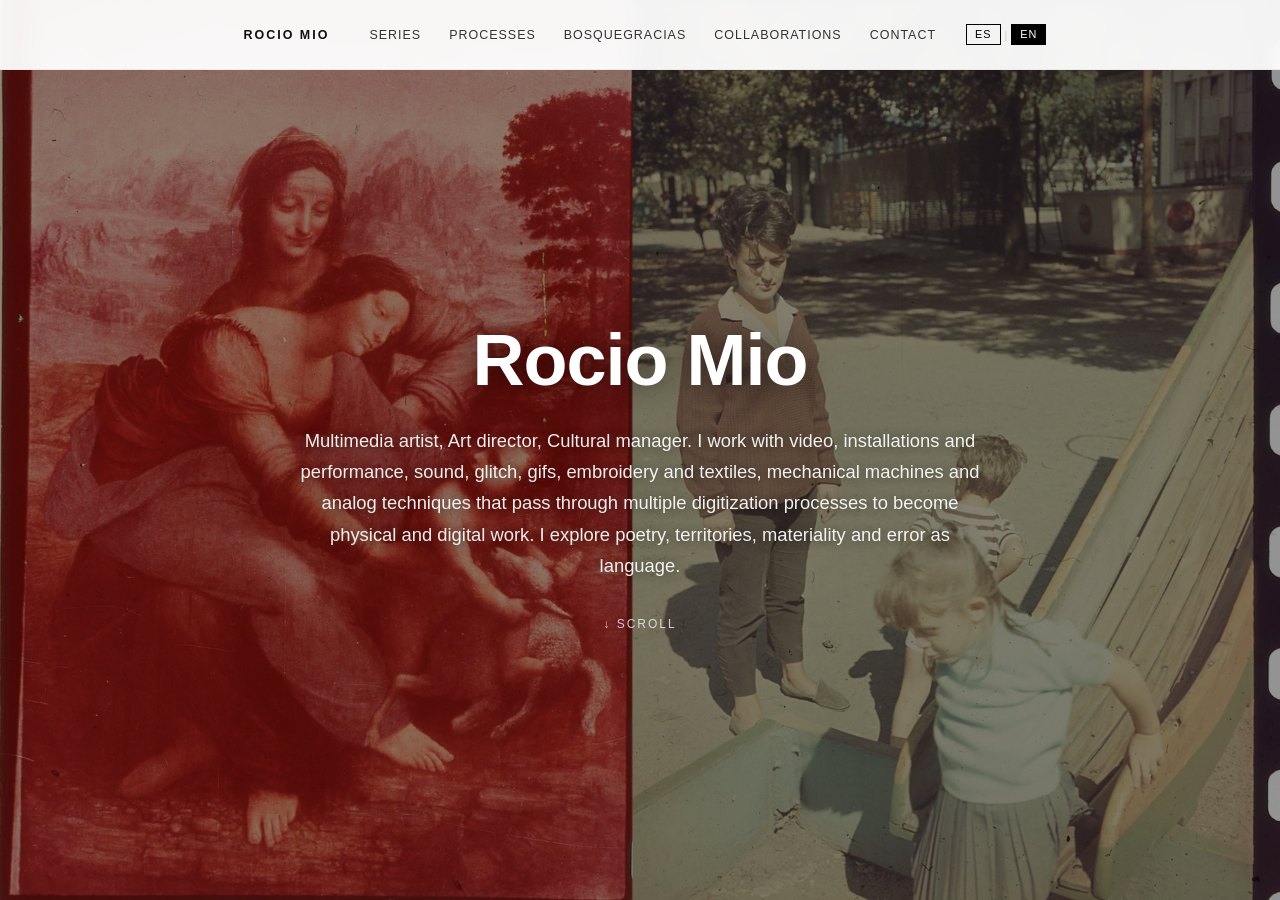
==== commit ee5ba493: "feat: add Zoen Calega studio dossier and feature it first in collaborations Co-authored-by: Cursor <" ====
--- a/index.html
+++ b/index.html
@@ -146,6 +146,14 @@
             <button type="button" class="carrusel-btn carrusel-btn--prev" id="collabsHomePrev" data-i18n-aria="collabs.prev" aria-label="Colaboracion anterior">←</button>
 
             <div class="slider-proyectos" id="collabsHomeSlider">
+                <a href="collabs/zoen%20calega/index.html" class="slide-proyecto slide-serie">
+                    <img src="collabs/zoen%20calega/Decentraland/web/casa-futuro-buenos-aires.webp" alt="Zoen Calega" class="img-slide">
+                    <div class="info-slide">
+                        <h3 data-i18n="collabs.titulo">Colaboraciones</h3>
+                        <span class="etiqueta">Zoen Calega · Produccion</span>
+                    </div>
+                </a>
+
                 <a href="collabs/index.html?artista=ohde" class="slide-proyecto slide-serie">
                     <img src="collabs/ohde/collab ohde/Intersection_resized.webp" alt="Clara Ohde" class="img-slide">
                     <div class="info-slide">
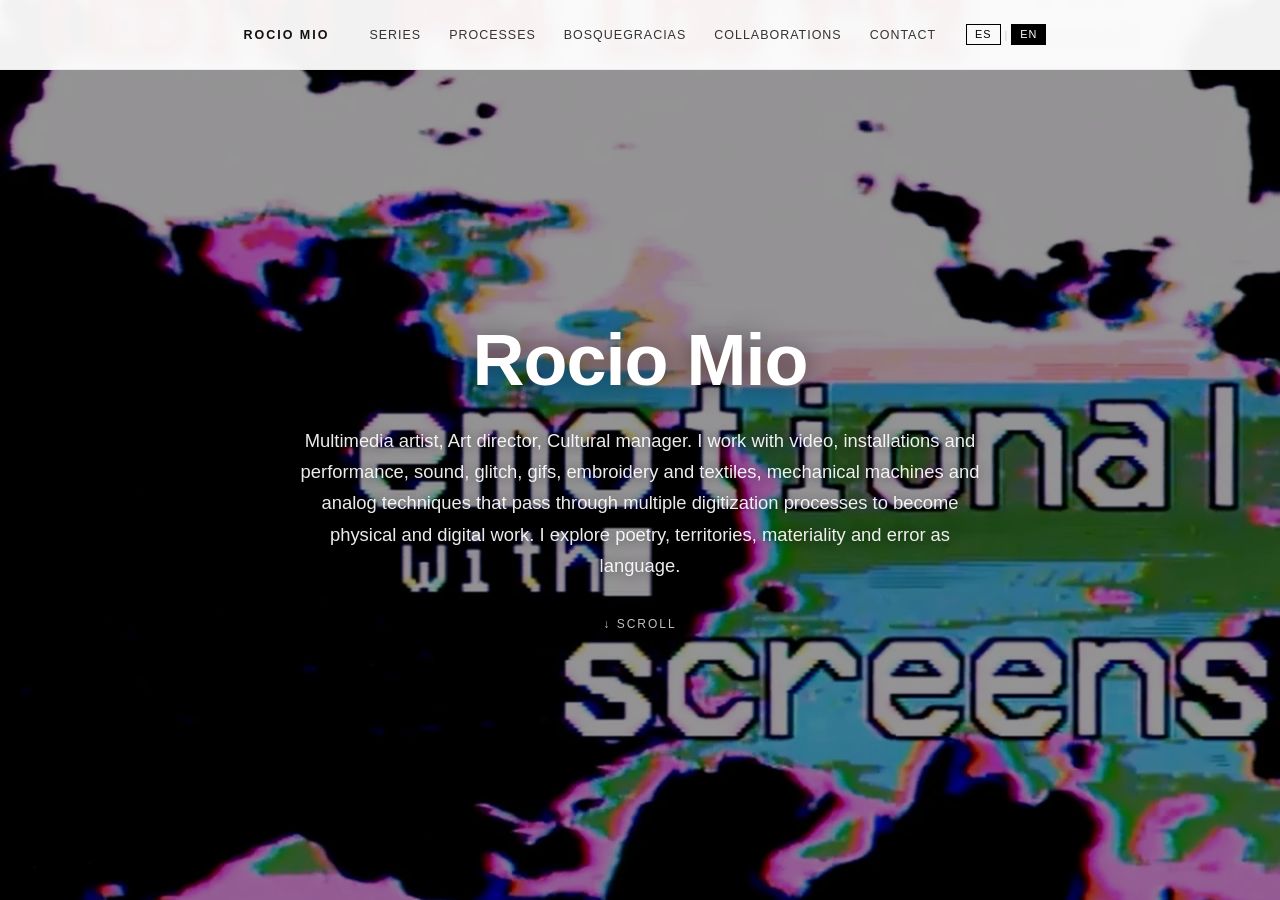
==== commit 81ed3fa2: "feat(zoen): formulario de presupuesto y recorte de portada hacia las tvs Co-authored-by: Cursor <cur" ====
--- a/index.html
+++ b/index.html
@@ -147,7 +147,7 @@
 
             <div class="slider-proyectos" id="collabsHomeSlider">
                 <a href="collabs/zoen%20calega/index.html" class="slide-proyecto slide-serie">
-                    <img src="collabs/zoen%20calega/Decentraland/web/casa-futuro-buenos-aires.webp" alt="Zoen Calega" class="img-slide">
+                    <img src="collabs/zoen%20calega/Decentraland/web/casa-futuro-buenos-aires.webp" alt="Zoen Calega" class="img-slide" style="object-position: center 100%;">
                     <div class="info-slide">
                         <h3 data-i18n="collabs.titulo">Colaboraciones</h3>
                         <span class="etiqueta">Zoen Calega · Produccion</span>
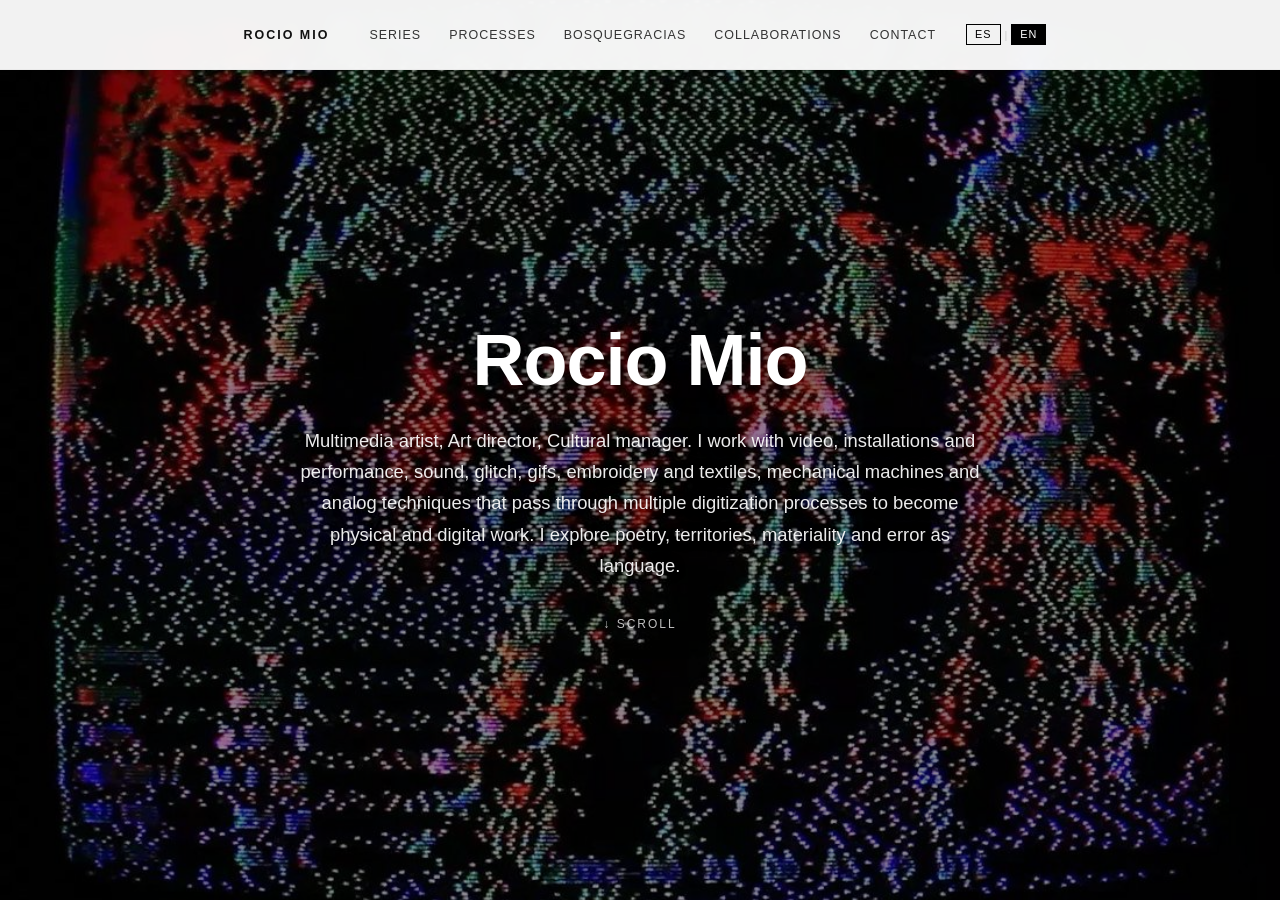
==== commit 659390b2: "feat: add Live at the bottom of the sea series to the portfolio Co-authored-by: Cursor <cursoragent@" ====
--- a/index.html
+++ b/index.html
@@ -40,6 +40,14 @@
 
             <div class="slider-proyectos" id="seriesSlider">
 
+                <a href="live at the bottom of the sea/index.html" class="slide-proyecto slide-serie">
+                    <img src="live at the bottom of the sea/portada.jpg" alt="Live at the bottom of the sea" class="img-slide">
+                    <div class="info-slide">
+                        <h3>Live at the bottom of the sea</h3>
+                        <span class="etiqueta" data-i18n="series.liveSea">Video · pocket operator · CRT · oceano</span>
+                    </div>
+                </a>
+
                 <a href="videopoetry/videopoetry_index.html" class="slide-proyecto slide-serie">
                     <img src="videopoetry/portada videopoetry.webp" alt="Videopoetry" class="img-slide">
                     <div class="info-slide">
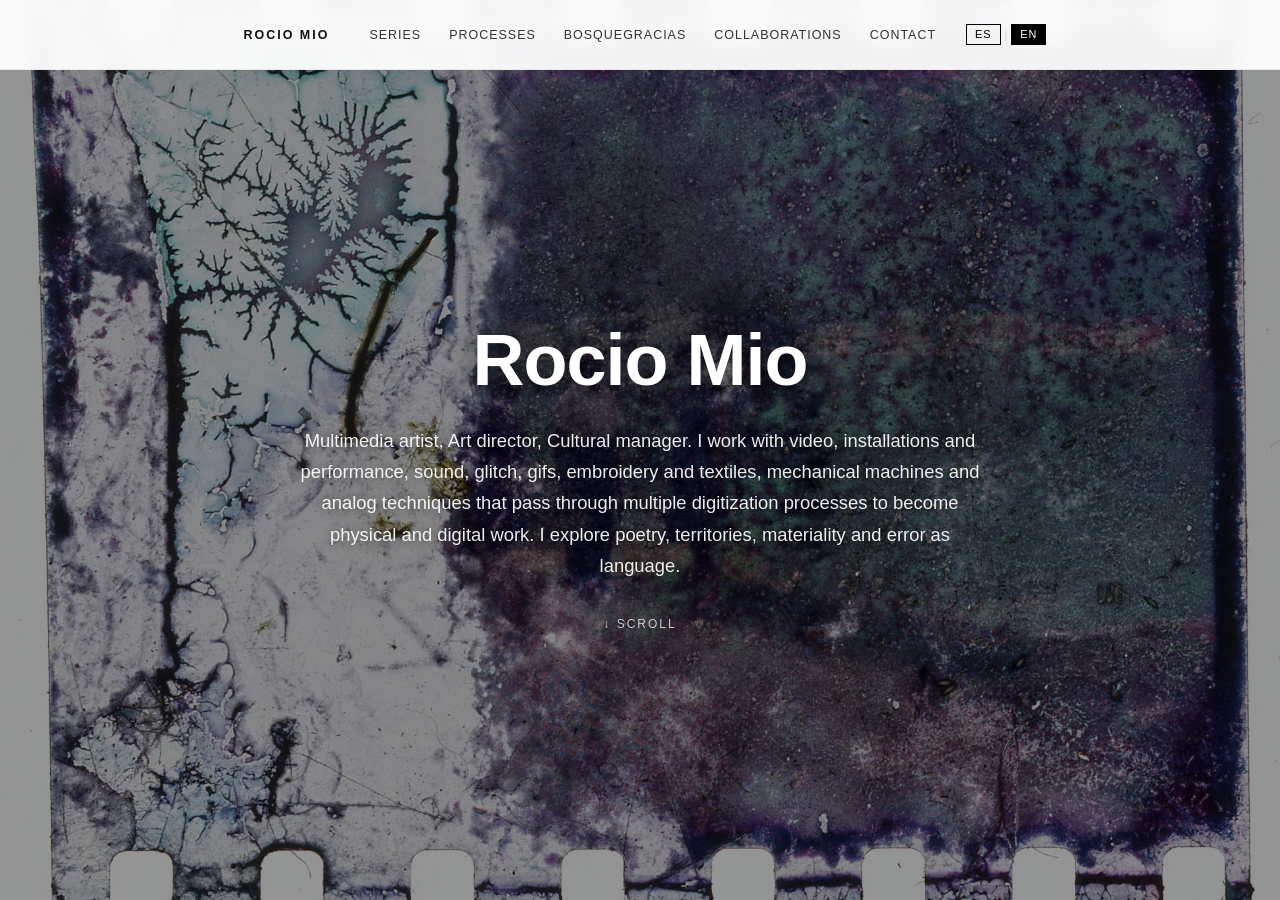
==== commit e49728e8: "feat: add Ocupadas collab, Mucha Tele labels and portfolio PDF Co-authored-by: Cursor <cursoragent@c" ====
--- a/index.html
+++ b/index.html
@@ -154,11 +154,19 @@
             <button type="button" class="carrusel-btn carrusel-btn--prev" id="collabsHomePrev" data-i18n-aria="collabs.prev" aria-label="Colaboracion anterior">←</button>
 
             <div class="slider-proyectos" id="collabsHomeSlider">
+                <a href="https://rociomio.github.io/ocupadas/#obra" class="slide-proyecto slide-serie" target="_blank" rel="noopener">
+                    <img src="collabs/ocupadas/portada.webp" alt="Ocupadas - Maia Koenig + Rocio Mio" class="img-slide" style="object-position: center 35%;">
+                    <div class="info-slide">
+                        <h3>Ocupadas</h3>
+                        <span class="etiqueta">Maia Koenig + RocioMio</span>
+                    </div>
+                </a>
+
                 <a href="collabs/zoen%20calega/index.html" class="slide-proyecto slide-serie">
-                    <img src="collabs/zoen%20calega/Decentraland/web/casa-futuro-buenos-aires.webp" alt="Zoen Calega" class="img-slide" style="object-position: center 100%;">
-                    <div class="info-slide">
-                        <h3 data-i18n="collabs.titulo">Colaboraciones</h3>
-                        <span class="etiqueta">Zoen Calega · Produccion</span>
+                    <img src="collabs/zoen%20calega/Decentraland/web/casa-futuro-buenos-aires.webp" alt="Mucha Tele - Zoen Calega" class="img-slide" style="object-position: center 100%;">
+                    <div class="info-slide">
+                        <h3>mucha tele</h3>
+                        <span class="etiqueta">instalaciones de tvs</span>
                     </div>
                 </a>
 
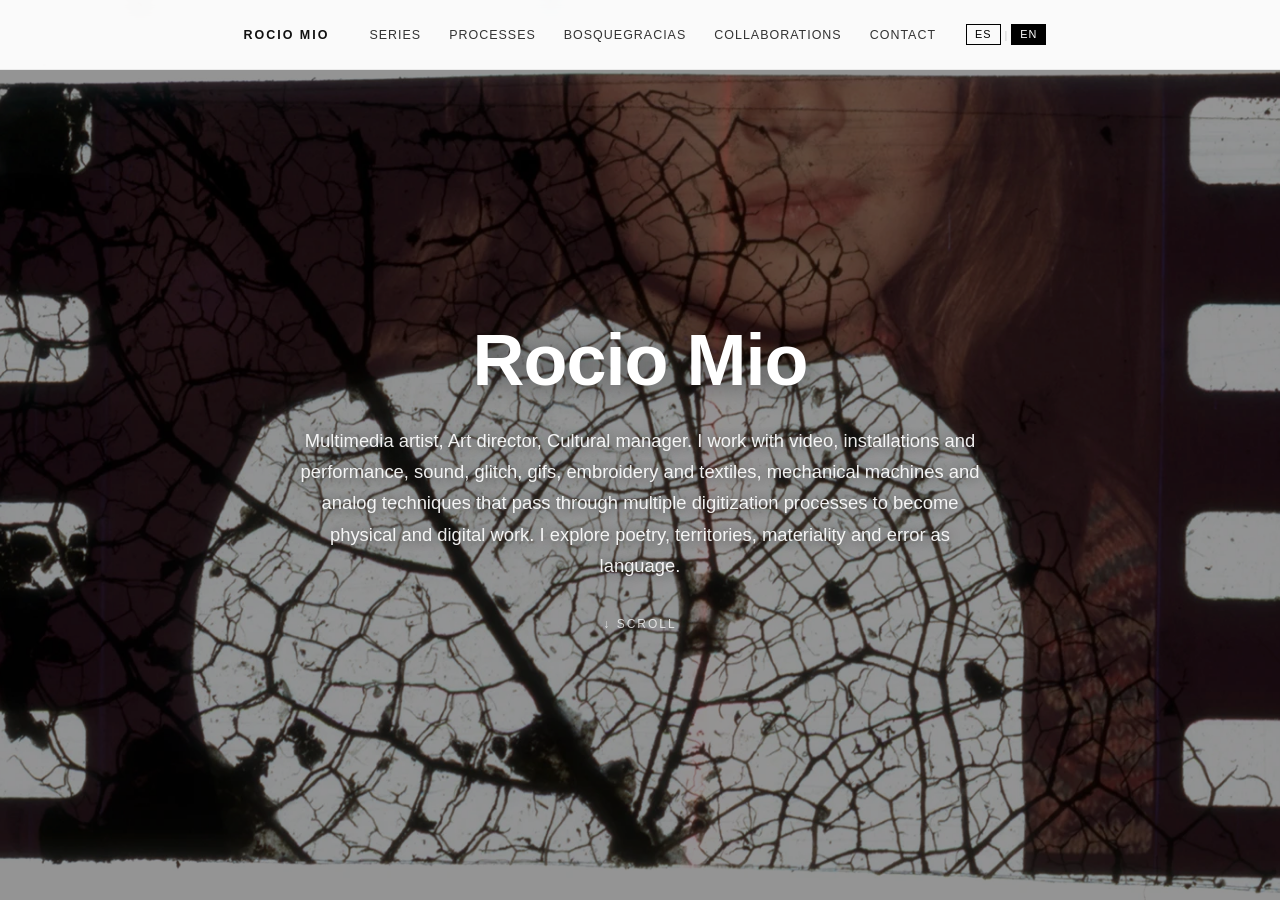
==== commit 251d1f41: "fix: point Ocupadas collab link to site home Co-authored-by: Cursor <cursoragent@cursor.com>" ====
--- a/index.html
+++ b/index.html
@@ -154,7 +154,7 @@
             <button type="button" class="carrusel-btn carrusel-btn--prev" id="collabsHomePrev" data-i18n-aria="collabs.prev" aria-label="Colaboracion anterior">←</button>
 
             <div class="slider-proyectos" id="collabsHomeSlider">
-                <a href="https://rociomio.github.io/ocupadas/#obra" class="slide-proyecto slide-serie" target="_blank" rel="noopener">
+                <a href="https://rociomio.github.io/ocupadas/" class="slide-proyecto slide-serie" target="_blank" rel="noopener">
                     <img src="collabs/ocupadas/portada.webp" alt="Ocupadas - Maia Koenig + Rocio Mio" class="img-slide" style="object-position: center 35%;">
                     <div class="info-slide">
                         <h3>Ocupadas</h3>
